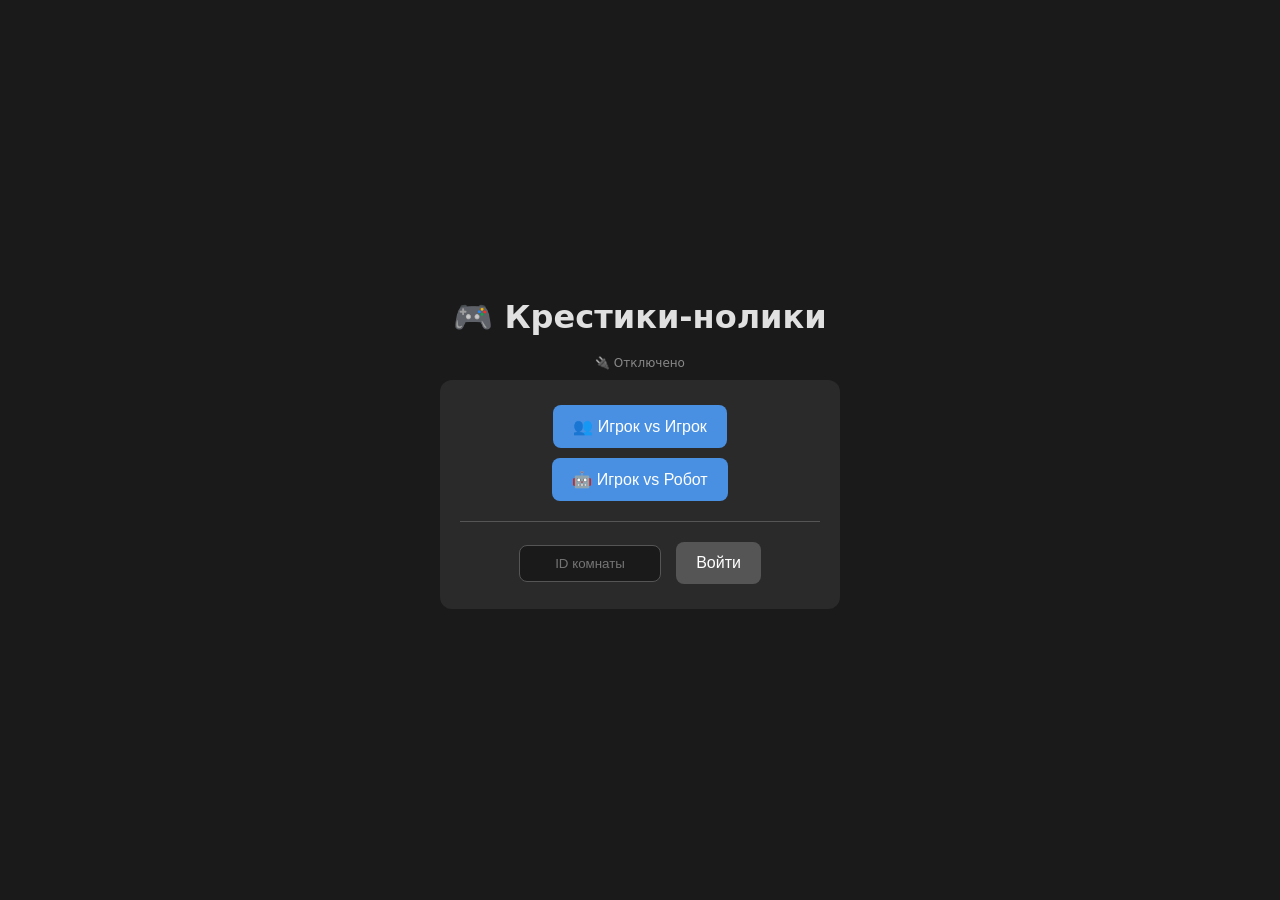
==== index.html @ 6227e64c "first" ====
<!DOCTYPE html>
<html lang="ru">
<head>
  <meta charset="UTF-8">
  <meta name="viewport" content="width=device-width, initial-scale=1.0">
  <title>Крестики-нолики</title>
  <style>
    :root { --bg: #1a1a1a; --panel: #2a2a2a; --text: #e0e0e0; --accent: #4a90e2; --x: #5050c8; --o: #c83232; --line: #555; }
    body { margin: 0; font-family: system-ui, sans-serif; background: var(--bg); color: var(--text); display: flex; justify-content: center; align-items: center; min-height: 100vh; }
    .container { width: 100%; max-width: 400px; padding: 20px; text-align: center; }
    h1 { margin-bottom: 20px; }
    .section { background: var(--panel); padding: 20px; border-radius: 12px; margin-bottom: 15px; }
    .btn { padding: 12px 20px; margin: 5px; background: var(--accent); color: white; border: none; border-radius: 8px; cursor: pointer; font-size: 16px; }
    .btn:hover { opacity: 0.9; }
    .btn:disabled { opacity: 0.5; cursor: not-allowed; }
    .btn-sec { background: var(--line); }
    input { padding: 10px; border-radius: 8px; border: 1px solid var(--line); background: var(--bg); color: var(--text); text-align: center; width: 120px; margin: 5px; }
    #status { margin: 10px 0; font-weight: bold; min-height: 24px; }
    #board { display: grid; grid-template-columns: repeat(3, 1fr); gap: 4px; background: var(--line); padding: 4px; border-radius: 8px; margin: 15px auto; max-width: 300px; aspect-ratio: 1; }
    .cell { background: var(--panel); border: none; font-size: 48px; cursor: pointer; color: var(--text); border-radius: 4px; display: flex; align-items: center; justify-content: center; }
    .cell:hover:not(:disabled) { background: #333; }
    .cell.x { color: var(--x); }
    .cell.o { color: var(--o); }
    .cell:disabled { cursor: default; }
    .hidden { display: none !important; }
    .room-id { font-family: monospace; font-size: 24px; background: var(--bg); padding: 10px; border-radius: 8px; margin: 10px 0; letter-spacing: 2px; }
    .conn-status { font-size: 12px; margin-bottom: 10px; color: #888; }
    .conn-status.ok { color: #4f4; }
    .conn-status.err { color: #f44; }
  </style>
</head>
<body>
  <div class="container">
    <h1>🎮 Крестики-нолики</h1>
    <div id="conn" class="conn-status">🔌 Отключено</div>

    <div id="menu" class="section">
      <button class="btn" onclick="start('pvp')">👥 Игрок vs Игрок</button>
      <button class="btn" onclick="start('pve')">🤖 Игрок vs Робот</button>
      <div style="margin-top:15px; border-top:1px solid var(--line); padding-top:15px;">
        <input type="text" id="rid" placeholder="ID комнаты" maxlength="8">
        <button class="btn btn-sec" onclick="join()">Войти</button>
      </div>
    </div>

    <div id="wait" class="section hidden">
      <h2>Ожидание соперника</h2>
      <p>Отправьте код другу:</p>
      <div class="room-id" id="display-id">----</div>
      <button class="btn btn-sec" onclick="copyId()">📋 Копировать</button>
      <button class="btn btn-sec" onclick="toMenu()">Отмена</button>
    </div>

    <div id="game" class="section hidden">
      <div id="status">Ход: X</div>
      <div id="board"></div>
      <button class="btn" id="reset-btn" onclick="doReset()" disabled>🔄 Рестарт</button>
      <button class="btn btn-sec" onclick="toMenu()">В меню</button>
    </div>
  </div>

  <script>
    const API = "http://127.0.0.1:8000";
    let ws = null, gid = null, mode = null, myPlayer = null;

    const $ = id => document.getElementById(id);
    const show = id => $(id).classList.remove('hidden');
    const hide = id => $(id).classList.add('hidden');
    const setConn = (ok, msg) => { $('conn').className = 'conn-status ' + (ok ? 'ok' : 'err'); $('conn').textContent = msg || (ok ? '✅ Подключено' : '🔌 Отключено'); };

    function start(m) {
      mode = m;
      fetch(`${API}/game/create`, { method: 'POST', headers: {'Content-Type': 'application/json'}, body: JSON.stringify({mode: m}) })
        .then(r => r.json()).then(d => {
          gid = d.game_id.toUpperCase();
          if (m === 'pve') {
            // Для PvE сразу показываем игру, ID не выводим
            show('game'); hide('menu');
            renderBoard(d);
            setConn(true, '🤖 PvE режим');
          } else {
            // Для PvP показываем комнату ожидания
            show('wait'); hide('menu');
            $('display-id').textContent = gid;
            connectWS(gid);
          }
        });
    }

    function join() {
      const id = $('rid').value.trim().toUpperCase();
      if (!id) return alert('Введите ID');
      fetch(`${API}/game/${id}`).then(r => {
        if (!r.ok) throw new Error('Игра не найдена');
        return r.json();
      }).then(d => {
        if (d.mode !== 'pvp') return alert('Эта игра не для PvP');
        gid = id; mode = 'pvp';
        connectWS(gid);
        hide('menu');
      }).catch(e => alert(e.message));
    }

    function connectWS(id) {
      ws = new WebSocket(`ws://127.0.0.1:8000/ws/${id}`);
      ws.onopen = () => setConn(true, '✅ Ожидание игрока...');
      ws.onmessage = e => {
        const d = JSON.parse(e.data);
        if (d.error) { alert(d.error); toMenu(); return; }
        if (d.type === 'joined') {
          myPlayer = d.player;
          if (d.state.players >= 2) {
            hide('wait'); show('game');
            setConn(true, `👥 Вы игрок ${myPlayer} (${myPlayer===1?'X':'O'})`);
          } else {
            $('conn').textContent = `👤 Вы игрок ${myPlayer}. Ждем второго...`;
          }
        }
        if (d.type === 'update') {
          if (d.players >= 2) { hide('wait'); show('game'); setConn(true, `👥 Игроков: ${d.players}`); }
          renderBoard(d.state);
        }
      };
      ws.onclose = () => { setConn(false, ' Отключено'); $('reset-btn').disabled = true; };
    }

    function renderBoard(s) {
      $('status').textContent = s.game_over ? s.message : `Ход: ${s.current_player}`;
      $('reset-btn').disabled = !s.game_over;
      const b = $('board'); b.innerHTML = '';
      s.board.forEach((v, i) => {
        const c = document.createElement('button');
        c.className = `cell ${v ? v.toLowerCase() : ''}`;
        c.textContent = v || '';
        // Определяем чей ход
        const isMyTurn = mode === 'pve' ? s.current_player === 'X' : (s.current_player === (myPlayer===1?'X':'O'));
        c.disabled = v || s.game_over || !isMyTurn || (mode==='pvp' && (!ws || ws.readyState!==1));
        if (!c.disabled) c.onclick = () => makeMove(i);
        b.appendChild(c);
      });
    }

    function makeMove(pos) {
      if (mode === 'pve') {
        fetch(`${API}/game/${gid}/move`, { method: 'POST', headers: {'Content-Type': 'application/json'}, body: JSON.stringify({position: pos}) })
          .then(r => r.json()).then(renderBoard);
      } else if (ws && ws.readyState === 1) {
        ws.send(JSON.stringify({type: 'move', position: pos}));
      }
    }

    function doReset() {
      if (mode === 'pve') {
        fetch(`${API}/game/${gid}/reset`, {method: 'POST'}).then(r => r.json()).then(renderBoard);
      } else if (ws && ws.readyState === 1) {
        ws.send(JSON.stringify({type: 'reset'}));
      }
    }

    function copyId() {
      navigator.clipboard.writeText(gid).then(() => {
        const b = document.querySelector('#wait button');
        const t = b.textContent; b.textContent = '✅ Скопировано!';
        setTimeout(() => b.textContent = t, 1500);
      });
    }

    function toMenu() {
      if (ws) ws.close();
      ws = null; gid = null; mode = null; myPlayer = null;
      hide('wait'); hide('game'); show('menu');
      setConn(false, '🔌 Отключено');
      $('rid').value = '';
    }
  </script>
</body>
</html>
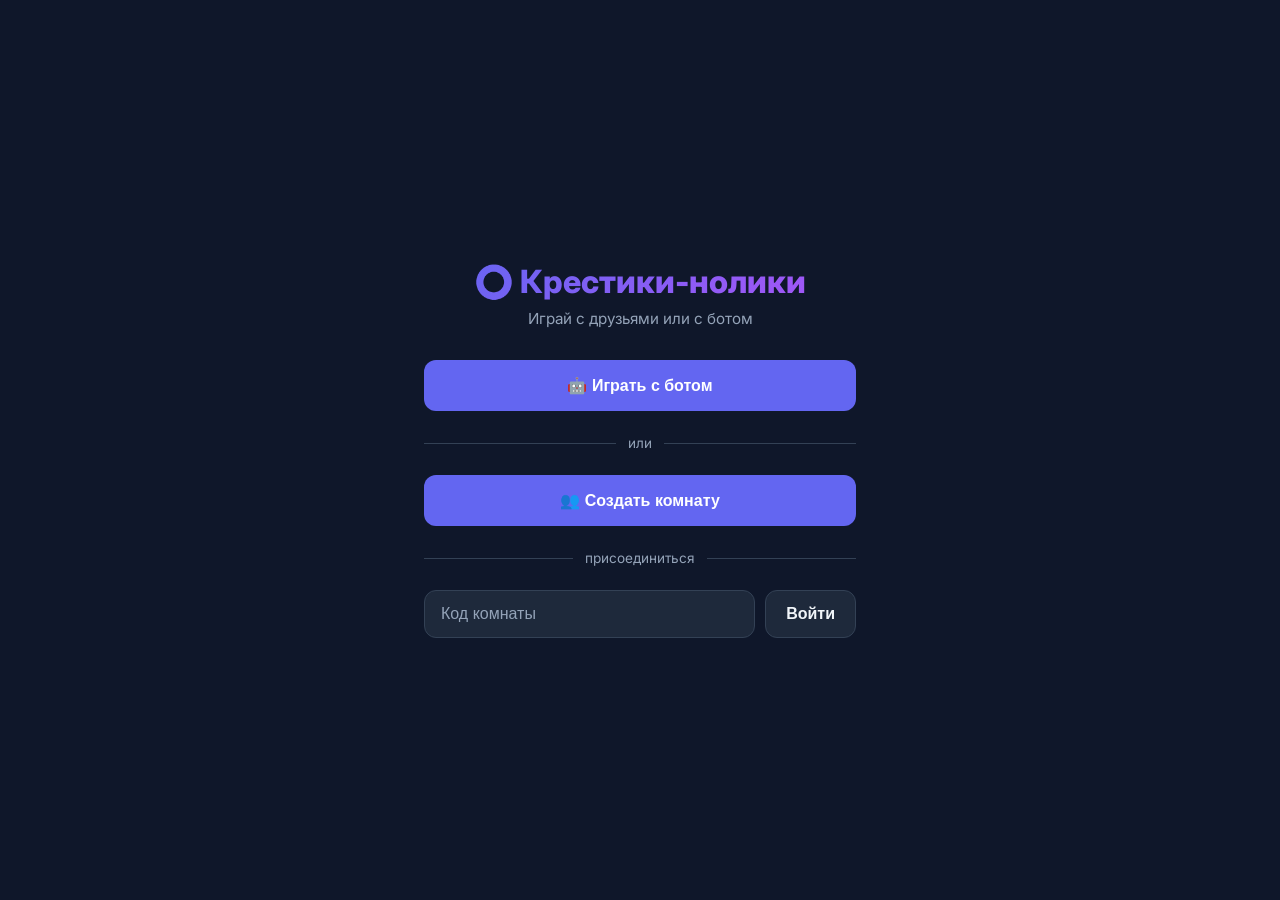
==== commit 7d0cfcd9: "new" ====
--- a/index.html
+++ b/index.html
@@ -1,177 +1,349 @@
 <!DOCTYPE html>
 <html lang="ru">
 <head>
-  <meta charset="UTF-8">
-  <meta name="viewport" content="width=device-width, initial-scale=1.0">
-  <title>Крестики-нолики</title>
-  <style>
-    :root { --bg: #1a1a1a; --panel: #2a2a2a; --text: #e0e0e0; --accent: #4a90e2; --x: #5050c8; --o: #c83232; --line: #555; }
-    body { margin: 0; font-family: system-ui, sans-serif; background: var(--bg); color: var(--text); display: flex; justify-content: center; align-items: center; min-height: 100vh; }
-    .container { width: 100%; max-width: 400px; padding: 20px; text-align: center; }
-    h1 { margin-bottom: 20px; }
-    .section { background: var(--panel); padding: 20px; border-radius: 12px; margin-bottom: 15px; }
-    .btn { padding: 12px 20px; margin: 5px; background: var(--accent); color: white; border: none; border-radius: 8px; cursor: pointer; font-size: 16px; }
-    .btn:hover { opacity: 0.9; }
-    .btn:disabled { opacity: 0.5; cursor: not-allowed; }
-    .btn-sec { background: var(--line); }
-    input { padding: 10px; border-radius: 8px; border: 1px solid var(--line); background: var(--bg); color: var(--text); text-align: center; width: 120px; margin: 5px; }
-    #status { margin: 10px 0; font-weight: bold; min-height: 24px; }
-    #board { display: grid; grid-template-columns: repeat(3, 1fr); gap: 4px; background: var(--line); padding: 4px; border-radius: 8px; margin: 15px auto; max-width: 300px; aspect-ratio: 1; }
-    .cell { background: var(--panel); border: none; font-size: 48px; cursor: pointer; color: var(--text); border-radius: 4px; display: flex; align-items: center; justify-content: center; }
-    .cell:hover:not(:disabled) { background: #333; }
-    .cell.x { color: var(--x); }
-    .cell.o { color: var(--o); }
-    .cell:disabled { cursor: default; }
-    .hidden { display: none !important; }
-    .room-id { font-family: monospace; font-size: 24px; background: var(--bg); padding: 10px; border-radius: 8px; margin: 10px 0; letter-spacing: 2px; }
-    .conn-status { font-size: 12px; margin-bottom: 10px; color: #888; }
-    .conn-status.ok { color: #4f4; }
-    .conn-status.err { color: #f44; }
-  </style>
+    <meta charset="UTF-8">
+    <meta name="viewport" content="width=device-width, initial-scale=1.0">
+    <title>Крестики-нолики Online</title>
+    <link href="https://fonts.googleapis.com/css2?family=Inter:wght@400;600;800&display=swap" rel="stylesheet">
+    <style>
+        :root {
+            --bg: #0f172a;
+            --surface: #1e293b;
+            --surface-hover: #334155;
+            --primary: #6366f1;
+            --primary-hover: #4f46e5;
+            --accent-x: #f43f5e;
+            --accent-o: #3b82f6;
+            --text: #f1f5f9;
+            --text-muted: #94a3b8;
+            --border: #334155;
+            --success: #22c55e;
+            --warning: #f59e0b;
+        }
+        * { margin: 0; padding: 0; box-sizing: border-box; }
+        body {
+            font-family: 'Inter', sans-serif;
+            background: var(--bg);
+            color: var(--text);
+            min-height: 100vh;
+            display: flex;
+            justify-content: center;
+            align-items: center;
+            overflow-x: hidden;
+        }
+        .container {
+            width: 100%;
+            max-width: 480px;
+            padding: 24px;
+            animation: fadeIn 0.5s ease;
+        }
+        @keyframes fadeIn {
+            from { opacity: 0; transform: translateY(20px); }
+            to { opacity: 1; transform: translateY(0); }
+        }
+        h1 {
+            text-align: center;
+            font-size: 2rem;
+            font-weight: 800;
+            margin-bottom: 8px;
+            background: linear-gradient(135deg, var(--primary), #a855f7);
+            -webkit-background-clip: text;
+            -webkit-text-fill-color: transparent;
+        }
+        .subtitle {
+            text-align: center;
+            color: var(--text-muted);
+            margin-bottom: 32px;
+            font-size: 0.95rem;
+        }
+        .menu, .game-screen {
+            display: flex;
+            flex-direction: column;
+            gap: 16px;
+        }
+        .btn {
+            width: 100%;
+            padding: 16px 24px;
+            border: none;
+            border-radius: 12px;
+            font-size: 1rem;
+            font-weight: 600;
+            cursor: pointer;
+            transition: all 0.2s;
+            display: flex;
+            align-items: center;
+            justify-content: center;
+            gap: 10px;
+        }
+        .btn-primary {
+            background: var(--primary);
+            color: white;
+        }
+        .btn-primary:hover {
+            background: var(--primary-hover);
+            transform: translateY(-2px);
+            box-shadow: 0 8px 25px rgba(99, 102, 241, 0.3);
+        }
+        .btn-secondary {
+            background: var(--surface);
+            color: var(--text);
+            border: 1px solid var(--border);
+        }
+        .btn-secondary:hover {
+            background: var(--surface-hover);
+        }
+        .btn-danger {
+            background: rgba(244, 63, 94, 0.15);
+            color: var(--accent-x);
+            border: 1px solid rgba(244, 63, 94, 0.3);
+        }
+        .btn-danger:hover {
+            background: rgba(244, 63, 94, 0.25);
+        }
+        .input-group {
+            display: flex;
+            gap: 10px;
+        }
+        .input {
+            flex: 1;
+            padding: 14px 16px;
+            background: var(--surface);
+            border: 1px solid var(--border);
+            border-radius: 12px;
+            color: var(--text);
+            font-size: 1rem;
+            outline: none;
+            transition: border 0.2s;
+            text-transform: uppercase;
+        }
+        .input:focus {
+            border-color: var(--primary);
+        }
+        .input::placeholder {
+            color: var(--text-muted);
+            text-transform: none;
+        }
+        .divider {
+            display: flex;
+            align-items: center;
+            gap: 12px;
+            color: var(--text-muted);
+            font-size: 0.85rem;
+            margin: 8px 0;
+        }
+        .divider::before, .divider::after {
+            content: '';
+            flex: 1;
+            height: 1px;
+            background: var(--border);
+        }
+        .status-bar {
+            display: flex;
+            justify-content: space-between;
+            align-items: center;
+            padding: 12px 16px;
+            background: var(--surface);
+            border-radius: 12px;
+            border: 1px solid var(--border);
+            font-size: 0.9rem;
+        }
+        .status-badge {
+            padding: 4px 12px;
+            border-radius: 20px;
+            font-size: 0.8rem;
+            font-weight: 600;
+        }
+        .badge-pvp { background: rgba(168, 85, 247, 0.2); color: #c084fc; }
+        .badge-pve { background: rgba(59, 130, 246, 0.2); color: #60a5fa; }
+        .badge-waiting { background: rgba(245, 158, 11, 0.2); color: #fbbf24; }
+        .badge-active { background: rgba(34, 197, 94, 0.2); color: #4ade80; }
+        .badge-ended { background: rgba(244, 63, 94, 0.2); color: #fb7185; }
+        .board {
+            display: grid;
+            grid-template-columns: repeat(3, 1fr);
+            gap: 10px;
+            margin: 8px 0;
+        }
+        .cell {
+            aspect-ratio: 1;
+            background: var(--surface);
+            border: 2px solid var(--border);
+            border-radius: 16px;
+            display: flex;
+            align-items: center;
+            justify-content: center;
+            font-size: 2.5rem;
+            font-weight: 800;
+            cursor: pointer;
+            transition: all 0.2s;
+            user-select: none;
+        }
+        .cell:hover:not(.taken) {
+            border-color: var(--primary);
+            transform: scale(1.02);
+        }
+        .cell.taken {
+            cursor: default;
+        }
+        .cell.x { color: var(--accent-x); }
+        .cell.o { color: var(--accent-o); }
+        .cell.winner {
+            animation: pulse 1s infinite;
+            border-color: var(--success);
+            background: rgba(34, 197, 94, 0.1);
+        }
+        @keyframes pulse {
+            0%, 100% { transform: scale(1); }
+            50% { transform: scale(1.05); }
+        }
+        .turn-indicator {
+            text-align: center;
+            padding: 12px;
+            border-radius: 12px;
+            background: var(--surface);
+            border: 1px solid var(--border);
+            font-weight: 600;
+            font-size: 1.1rem;
+        }
+        .turn-x { color: var(--accent-x); }
+        .turn-o { color: var(--accent-o); }
+        .message {
+            text-align: center;
+            padding: 16px;
+            border-radius: 12px;
+            font-weight: 600;
+            font-size: 1.1rem;
+            animation: slideIn 0.3s ease;
+        }
+        @keyframes slideIn {
+            from { opacity: 0; transform: translateY(-10px); }
+            to { opacity: 1; transform: translateY(0); }
+        }
+        .msg-win { background: rgba(34, 197, 94, 0.15); color: var(--success); }
+        .msg-draw { background: rgba(245, 158, 11, 0.15); color: var(--warning); }
+        .msg-error { background: rgba(244, 63, 94, 0.15); color: var(--accent-x); }
+        .msg-info { background: rgba(99, 102, 241, 0.15); color: var(--primary); }
+        .room-code {
+            text-align: center;
+            padding: 20px;
+            background: var(--surface);
+            border-radius: 12px;
+            border: 2px dashed var(--border);
+        }
+        .room-code-label {
+            color: var(--text-muted);
+            font-size: 0.85rem;
+            margin-bottom: 8px;
+        }
+        .room-code-value {
+            font-size: 2rem;
+            font-weight: 800;
+            letter-spacing: 4px;
+            color: var(--primary);
+            font-family: monospace;
+        }
+        .hidden { display: none !important; }
+        .players-count {
+            text-align: center;
+            color: var(--text-muted);
+            font-size: 0.9rem;
+        }
+        .spinner {
+            display: inline-block;
+            width: 16px;
+            height: 16px;
+            border: 2px solid rgba(255,255,255,0.3);
+            border-top-color: white;
+            border-radius: 50%;
+            animation: spin 0.8s linear infinite;
+        }
+        @keyframes spin { to { transform: rotate(360deg); } }
+        .back-btn {
+            position: absolute;
+            top: 20px;
+            left: 20px;
+            background: var(--surface);
+            border: 1px solid var(--border);
+            color: var(--text);
+            padding: 8px 16px;
+            border-radius: 8px;
+            cursor: pointer;
+            font-size: 0.9rem;
+            transition: all 0.2s;
+        }
+        .back-btn:hover { background: var(--surface-hover); }
+        .wrapper { position: relative; width: 100%; max-width: 480px; }
+        @media (max-width: 520px) {
+            .container { padding: 16px; }
+            h1 { font-size: 1.5rem; }
+            .cell { font-size: 2rem; border-radius: 12px; }
+        }
+    </style>
+<base target="_blank">
 </head>
 <body>
-  <div class="container">
-    <h1>🎮 Крестики-нолики</h1>
-    <div id="conn" class="conn-status">🔌 Отключено</div>
+    <div class="wrapper">
+        <button class="back-btn hidden" id="backBtn" onclick="goBack()">← Назад</button>
+        <div class="container">
+            <h1>⭕ Крестики-нолики</h1>
+            <p class="subtitle">Играй с друзьями или с ботом</p>
 
-    <div id="menu" class="section">
-      <button class="btn" onclick="start('pvp')">👥 Игрок vs Игрок</button>
-      <button class="btn" onclick="start('pve')">🤖 Игрок vs Робот</button>
-      <div style="margin-top:15px; border-top:1px solid var(--line); padding-top:15px;">
-        <input type="text" id="rid" placeholder="ID комнаты" maxlength="8">
-        <button class="btn btn-sec" onclick="join()">Войти</button>
-      </div>
+            <!-- Меню -->
+            <div id="menu" class="menu">
+                <button class="btn btn-primary" onclick="createGame('pve')">
+                    🤖 Играть с ботом
+                </button>
+                <div class="divider">или</div>
+                <button class="btn btn-primary" onclick="createGame('pvp')">
+                    👥 Создать комнату
+                </button>
+                <div class="divider">присоединиться</div>
+                <div class="input-group">
+                    <input type="text" id="joinCode" class="input" placeholder="Код комнаты" maxlength="8">
+                    <button class="btn btn-secondary" onclick="joinGame()" style="width:auto; padding: 14px 20px;">
+                        Войти
+                    </button>
+                </div>
+            </div>
+
+            <!-- Экран ожидания PvP -->
+            <div id="lobby" class="game-screen hidden">
+                <div class="room-code">
+                    <div class="room-code-label">Код комнаты</div>
+                    <div class="room-code-value" id="lobbyCode">--------</div>
+                </div>
+                <div class="players-count" id="lobbyStatus">
+                    <span class="spinner"></span> Ожидание второго игрока...
+                </div>
+                <button class="btn btn-danger" onclick="leaveGame()">Покинуть комнату</button>
+            </div>
+
+            <!-- Игровой экран -->
+            <div id="game" class="game-screen hidden">
+                <div class="status-bar">
+                    <span id="gameMode">Режим</span>
+                    <span class="status-badge" id="gameStatus">Активно</span>
+                </div>
+                <div class="turn-indicator" id="turnIndicator">Ходит X</div>
+                <div id="message" class="message hidden"></div>
+                <div class="board" id="board">
+                    <div class="cell" data-index="0"></div>
+                    <div class="cell" data-index="1"></div>
+                    <div class="cell" data-index="2"></div>
+                    <div class="cell" data-index="3"></div>
+                    <div class="cell" data-index="4"></div>
+                    <div class="cell" data-index="5"></div>
+                    <div class="cell" data-index="6"></div>
+                    <div class="cell" data-index="7"></div>
+                    <div class="cell" data-index="8"></div>
+                </div>
+                <div class="players-count" id="playersInfo"></div>
+                <button class="btn btn-secondary" onclick="resetGame()">🔄 Новая игра</button>
+                <button class="btn btn-danger" onclick="leaveGame()">🏠 Выйти в меню</button>
+            </div>
+        </div>
     </div>
 
-    <div id="wait" class="section hidden">
-      <h2>Ожидание соперника</h2>
-      <p>Отправьте код другу:</p>
-      <div class="room-id" id="display-id">----</div>
-      <button class="btn btn-sec" onclick="copyId()">📋 Копировать</button>
-      <button class="btn btn-sec" onclick="toMenu()">Отмена</button>
-    </div>
-
-    <div id="game" class="section hidden">
-      <div id="status">Ход: X</div>
-      <div id="board"></div>
-      <button class="btn" id="reset-btn" onclick="doReset()" disabled>🔄 Рестарт</button>
-      <button class="btn btn-sec" onclick="toMenu()">В меню</button>
-    </div>
-  </div>
-
-  <script>
-    const API = "http://127.0.0.1:8000";
-    let ws = null, gid = null, mode = null, myPlayer = null;
-
-    const $ = id => document.getElementById(id);
-    const show = id => $(id).classList.remove('hidden');
-    const hide = id => $(id).classList.add('hidden');
-    const setConn = (ok, msg) => { $('conn').className = 'conn-status ' + (ok ? 'ok' : 'err'); $('conn').textContent = msg || (ok ? '✅ Подключено' : '🔌 Отключено'); };
-
-    function start(m) {
-      mode = m;
-      fetch(`${API}/game/create`, { method: 'POST', headers: {'Content-Type': 'application/json'}, body: JSON.stringify({mode: m}) })
-        .then(r => r.json()).then(d => {
-          gid = d.game_id.toUpperCase();
-          if (m === 'pve') {
-            // Для PvE сразу показываем игру, ID не выводим
-            show('game'); hide('menu');
-            renderBoard(d);
-            setConn(true, '🤖 PvE режим');
-          } else {
-            // Для PvP показываем комнату ожидания
-            show('wait'); hide('menu');
-            $('display-id').textContent = gid;
-            connectWS(gid);
-          }
-        });
-    }
-
-    function join() {
-      const id = $('rid').value.trim().toUpperCase();
-      if (!id) return alert('Введите ID');
-      fetch(`${API}/game/${id}`).then(r => {
-        if (!r.ok) throw new Error('Игра не найдена');
-        return r.json();
-      }).then(d => {
-        if (d.mode !== 'pvp') return alert('Эта игра не для PvP');
-        gid = id; mode = 'pvp';
-        connectWS(gid);
-        hide('menu');
-      }).catch(e => alert(e.message));
-    }
-
-    function connectWS(id) {
-      ws = new WebSocket(`ws://127.0.0.1:8000/ws/${id}`);
-      ws.onopen = () => setConn(true, '✅ Ожидание игрока...');
-      ws.onmessage = e => {
-        const d = JSON.parse(e.data);
-        if (d.error) { alert(d.error); toMenu(); return; }
-        if (d.type === 'joined') {
-          myPlayer = d.player;
-          if (d.state.players >= 2) {
-            hide('wait'); show('game');
-            setConn(true, `👥 Вы игрок ${myPlayer} (${myPlayer===1?'X':'O'})`);
-          } else {
-            $('conn').textContent = `👤 Вы игрок ${myPlayer}. Ждем второго...`;
-          }
-        }
-        if (d.type === 'update') {
-          if (d.players >= 2) { hide('wait'); show('game'); setConn(true, `👥 Игроков: ${d.players}`); }
-          renderBoard(d.state);
-        }
-      };
-      ws.onclose = () => { setConn(false, ' Отключено'); $('reset-btn').disabled = true; };
-    }
-
-    function renderBoard(s) {
-      $('status').textContent = s.game_over ? s.message : `Ход: ${s.current_player}`;
-      $('reset-btn').disabled = !s.game_over;
-      const b = $('board'); b.innerHTML = '';
-      s.board.forEach((v, i) => {
-        const c = document.createElement('button');
-        c.className = `cell ${v ? v.toLowerCase() : ''}`;
-        c.textContent = v || '';
-        // Определяем чей ход
-        const isMyTurn = mode === 'pve' ? s.current_player === 'X' : (s.current_player === (myPlayer===1?'X':'O'));
-        c.disabled = v || s.game_over || !isMyTurn || (mode==='pvp' && (!ws || ws.readyState!==1));
-        if (!c.disabled) c.onclick = () => makeMove(i);
-        b.appendChild(c);
-      });
-    }
-
-    function makeMove(pos) {
-      if (mode === 'pve') {
-        fetch(`${API}/game/${gid}/move`, { method: 'POST', headers: {'Content-Type': 'application/json'}, body: JSON.stringify({position: pos}) })
-          .then(r => r.json()).then(renderBoard);
-      } else if (ws && ws.readyState === 1) {
-        ws.send(JSON.stringify({type: 'move', position: pos}));
-      }
-    }
-
-    function doReset() {
-      if (mode === 'pve') {
-        fetch(`${API}/game/${gid}/reset`, {method: 'POST'}).then(r => r.json()).then(renderBoard);
-      } else if (ws && ws.readyState === 1) {
-        ws.send(JSON.stringify({type: 'reset'}));
-      }
-    }
-
-    function copyId() {
-      navigator.clipboard.writeText(gid).then(() => {
-        const b = document.querySelector('#wait button');
-        const t = b.textContent; b.textContent = '✅ Скопировано!';
-        setTimeout(() => b.textContent = t, 1500);
-      });
-    }
-
-    function toMenu() {
-      if (ws) ws.close();
-      ws = null; gid = null; mode = null; myPlayer = null;
-      hide('wait'); hide('game'); show('menu');
-      setConn(false, '🔌 Отключено');
-      $('rid').value = '';
-    }
-  </script>
+    <script src="/js/main.js"></script>
 </body>
 </html>
